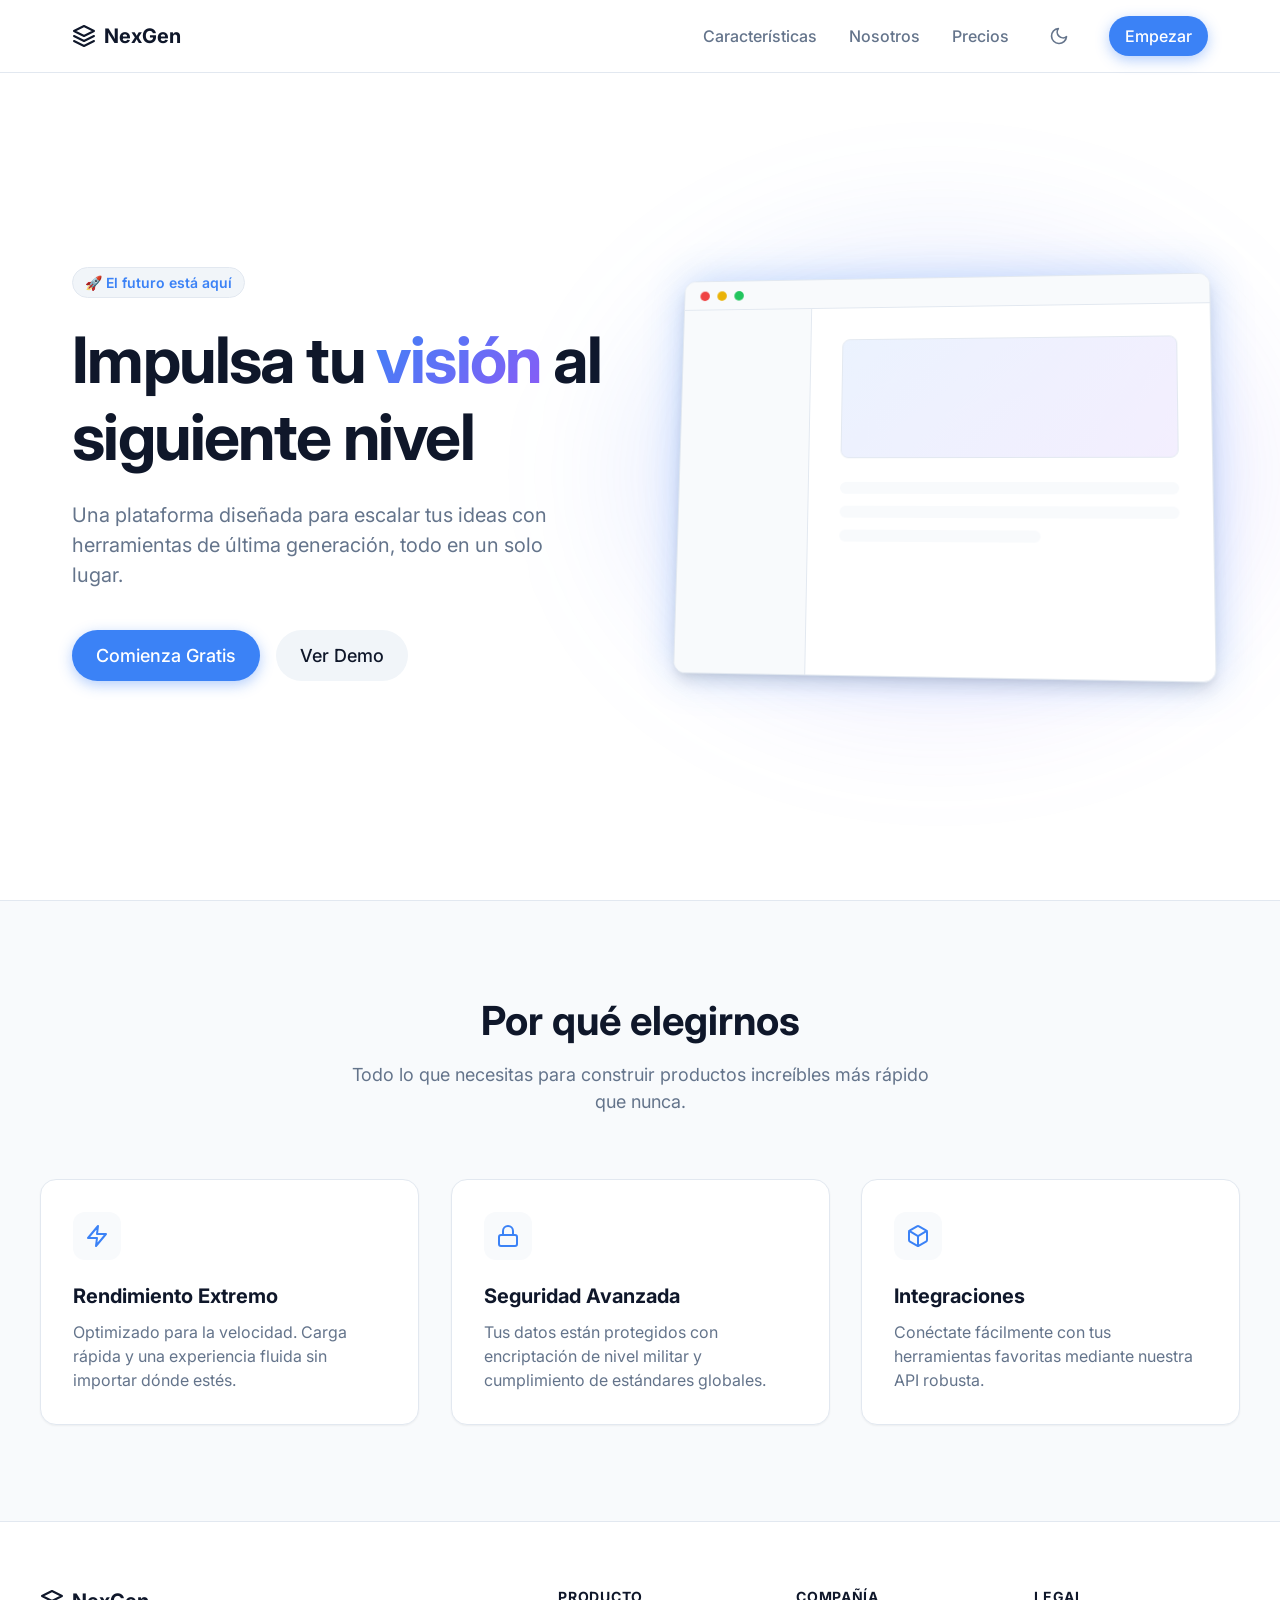
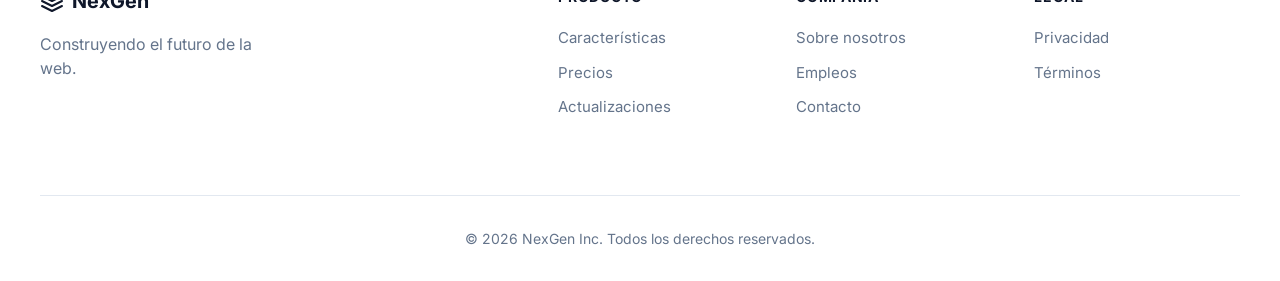
==== index.html @ ed9aa568 "Commit inicial: Landing page base" ====
<!DOCTYPE html>
<html lang="es" data-theme="light">
<head>
    <meta charset="UTF-8">
    <meta name="viewport" content="width=device-width, initial-scale=1.0">
    <meta name="description" content="Una landing page moderna y dinámica con soporte para Light y Dark mode.">
    <title>NexGen - Innovación sin límites</title>
    
    <!-- Google Fonts -->
    <link rel="preconnect" href="https://fonts.googleapis.com">
    <link rel="preconnect" href="https://fonts.gstatic.com" crossorigin>
    <link href="https://fonts.googleapis.com/css2?family=Inter:wght@300;400;500;600;700;800&display=swap" rel="stylesheet">
    
    <!-- CSS -->
    <link rel="stylesheet" href="styles.css">
    
    <!-- Favicon (Data URI para prevenir 404) -->
    <link rel="icon" href="data:image/svg+xml,<svg xmlns='http://www.w3.org/2000/svg' viewBox='0 0 24 24' fill='none' stroke='%233b82f6' stroke-width='2' stroke-linecap='round' stroke-linejoin='round'><path d='M12 2L2 7l10 5 10-5-10-5zM2 17l10 5 10-5M2 12l10 5 10-5'/></svg>">
</head>
<body>
    <!-- Navbar -->
    <nav class="navbar">
        <div class="nav-container">
            <a href="#" class="logo">
                <svg width="24" height="24" viewBox="0 0 24 24" fill="none" stroke="currentColor" stroke-width="2" stroke-linecap="round" stroke-linejoin="round"><path d="M12 2L2 7l10 5 10-5-10-5zM2 17l10 5 10-5M2 12l10 5 10-5"/></svg>
                NexGen
            </a>
            <div class="nav-links">
                <a href="#features">Características</a>
                <a href="#about">Nosotros</a>
                <a href="#pricing">Precios</a>
                <button id="theme-toggle" class="theme-toggle" aria-label="Cambiar tema">
                    <!-- Sun Icon -->
                    <svg class="sun-icon" xmlns="http://www.w3.org/2000/svg" width="20" height="20" viewBox="0 0 24 24" fill="none" stroke="currentColor" stroke-width="2" stroke-linecap="round" stroke-linejoin="round"><circle cx="12" cy="12" r="5"></circle><line x1="12" y1="1" x2="12" y2="3"></line><line x1="12" y1="21" x2="12" y2="23"></line><line x1="4.22" y1="4.22" x2="5.64" y2="5.64"></line><line x1="18.36" y1="18.36" x2="19.78" y2="19.78"></line><line x1="1" y1="12" x2="3" y2="12"></line><line x1="21" y1="12" x2="23" y2="12"></line><line x1="4.22" y1="19.78" x2="5.64" y2="18.36"></line><line x1="18.36" y1="5.64" x2="19.78" y2="4.22"></line></svg>
                    <!-- Moon Icon -->
                    <svg class="moon-icon" xmlns="http://www.w3.org/2000/svg" width="20" height="20" viewBox="0 0 24 24" fill="none" stroke="currentColor" stroke-width="2" stroke-linecap="round" stroke-linejoin="round"><path d="M21 12.79A9 9 0 1 1 11.21 3 7 7 0 0 0 21 12.79z"></path></svg>
                </button>
                <a href="#cta" class="btn btn-primary nav-btn">Empezar</a>
            </div>
        </div>
    </nav>

    <!-- Hero Section -->
    <header class="hero">
        <div class="hero-content fade-in">
            <div class="badge">🚀 El futuro está aquí</div>
            <h1 class="hero-title">Impulsa tu <span class="gradient-text">visión</span> al siguiente nivel</h1>
            <p class="hero-subtitle">Una plataforma diseñada para escalar tus ideas con herramientas de última generación, todo en un solo lugar.</p>
            <div class="hero-buttons">
                <a href="#cta" class="btn btn-primary btn-lg">Comienza Gratis</a>
                <a href="#demo" class="btn btn-secondary btn-lg">Ver Demo</a>
            </div>
        </div>
        <div class="hero-image-wrapper fade-in delay-200">
            <div class="glow-effect"></div>
            <!-- Un mockup genérico usando un div estilizado -->
            <div class="hero-mockup">
                <div class="mockup-header">
                    <span class="dot red"></span>
                    <span class="dot yellow"></span>
                    <span class="dot green"></span>
                </div>
                <div class="mockup-body">
                    <div class="mockup-sidebar"></div>
                    <div class="mockup-content">
                        <div class="mockup-chart"></div>
                        <div class="mockup-lines">
                            <div class="line"></div>
                            <div class="line"></div>
                            <div class="line short"></div>
                        </div>
                    </div>
                </div>
            </div>
        </div>
    </header>

    <!-- Features Section -->
    <section id="features" class="features">
        <div class="section-header fade-in">
            <h2>Por qué elegirnos</h2>
            <p>Todo lo que necesitas para construir productos increíbles más rápido que nunca.</p>
        </div>
        <div class="features-grid">
            <div class="feature-card fade-in delay-100">
                <div class="icon-wrapper">
                    <svg width="24" height="24" viewBox="0 0 24 24" fill="none" stroke="currentColor" stroke-width="2" stroke-linecap="round" stroke-linejoin="round"><polygon points="13 2 3 14 12 14 11 22 21 10 12 10 13 2"></polygon></svg>
                </div>
                <h3>Rendimiento Extremo</h3>
                <p>Optimizado para la velocidad. Carga rápida y una experiencia fluida sin importar dónde estés.</p>
            </div>
            <div class="feature-card fade-in delay-200">
                <div class="icon-wrapper">
                    <svg width="24" height="24" viewBox="0 0 24 24" fill="none" stroke="currentColor" stroke-width="2" stroke-linecap="round" stroke-linejoin="round"><rect x="3" y="11" width="18" height="11" rx="2" ry="2"></rect><path d="M7 11V7a5 5 0 0 1 10 0v4"></path></svg>
                </div>
                <h3>Seguridad Avanzada</h3>
                <p>Tus datos están protegidos con encriptación de nivel militar y cumplimiento de estándares globales.</p>
            </div>
            <div class="feature-card fade-in delay-300">
                <div class="icon-wrapper">
                    <svg width="24" height="24" viewBox="0 0 24 24" fill="none" stroke="currentColor" stroke-width="2" stroke-linecap="round" stroke-linejoin="round"><path d="M21 16V8a2 2 0 0 0-1-1.73l-7-4a2 2 0 0 0-2 0l-7 4A2 2 0 0 0 3 8v8a2 2 0 0 0 1 1.73l7 4a2 2 0 0 0 2 0l7-4A2 2 0 0 0 21 16z"></path><polyline points="3.27 6.96 12 12.01 20.73 6.96"></polyline><line x1="12" y1="22.08" x2="12" y2="12"></line></svg>
                </div>
                <h3>Integraciones</h3>
                <p>Conéctate fácilmente con tus herramientas favoritas mediante nuestra API robusta.</p>
            </div>
        </div>
    </section>

    <!-- Footer -->
    <footer class="footer">
        <div class="footer-container fade-in">
            <div class="footer-brand">
                <a href="#" class="logo">
                    <svg width="24" height="24" viewBox="0 0 24 24" fill="none" stroke="currentColor" stroke-width="2" stroke-linecap="round" stroke-linejoin="round"><path d="M12 2L2 7l10 5 10-5-10-5zM2 17l10 5 10-5M2 12l10 5 10-5"/></svg>
                    NexGen
                </a>
                <p>Construyendo el futuro de la web.</p>
            </div>
            <div class="footer-links">
                <div class="link-group">
                    <h4>Producto</h4>
                    <a href="#">Características</a>
                    <a href="#">Precios</a>
                    <a href="#">Actualizaciones</a>
                </div>
                <div class="link-group">
                    <h4>Compañía</h4>
                    <a href="#">Sobre nosotros</a>
                    <a href="#">Empleos</a>
                    <a href="#">Contacto</a>
                </div>
                <div class="link-group">
                    <h4>Legal</h4>
                    <a href="#">Privacidad</a>
                    <a href="#">Términos</a>
                </div>
            </div>
        </div>
        <div class="footer-bottom">
            <p>&copy; 2026 NexGen Inc. Todos los derechos reservados.</p>
        </div>
    </footer>

    <!-- JS -->
    <script src="script.js"></script>
</body>
</html>
---- styles.css ----
/* Variables base */
:root {
  /* Light Theme Colors */
  --bg-color: #ffffff;
  --bg-secondary: #f8fafc;
  --text-primary: #0f172a;
  --text-secondary: #64748b;
  --border-color: #e2e8f0;
  
  /* Primary accents */
  --primary: #3b82f6;
  --primary-hover: #2563eb;
  --secondary: #f1f5f9;
  --secondary-hover: #e2e8f0;
  
  /* Gradients */
  --gradient-text: linear-gradient(135deg, #3b82f6, #8b5cf6);
  --gradient-bg: linear-gradient(135deg, rgba(59, 130, 246, 0.1), rgba(139, 92, 246, 0.1));
  
  /* UI Elements */
  --card-bg: #ffffff;
  --nav-bg: rgba(255, 255, 255, 0.8);
  --shadow-sm: 0 1px 2px 0 rgba(0, 0, 0, 0.05);
  --shadow-md: 0 4px 6px -1px rgba(0, 0, 0, 0.1), 0 2px 4px -1px rgba(0, 0, 0, 0.06);
  --shadow-lg: 0 10px 15px -3px rgba(0, 0, 0, 0.1), 0 4px 6px -2px rgba(0, 0, 0, 0.05);
  --shadow-glow: 0 0 40px rgba(59, 130, 246, 0.3);
}

/* Dark Theme overrides */
[data-theme="dark"] {
  --bg-color: #0f172a;
  --bg-secondary: #1e293b;
  --text-primary: #f8fafc;
  --text-secondary: #94a3b8;
  --border-color: #334155;
  
  --primary: #60a5fa;
  --primary-hover: #3b82f6;
  --secondary: #1e293b;
  --secondary-hover: #334155;
  
  --gradient-bg: linear-gradient(135deg, rgba(96, 165, 250, 0.1), rgba(167, 139, 250, 0.1));
  
  --card-bg: #1e293b;
  --nav-bg: rgba(15, 23, 42, 0.8);
  --shadow-sm: 0 1px 2px 0 rgba(0, 0, 0, 0.5);
  --shadow-md: 0 4px 6px -1px rgba(0, 0, 0, 0.4), 0 2px 4px -1px rgba(0, 0, 0, 0.3);
  --shadow-lg: 0 10px 15px -3px rgba(0, 0, 0, 0.5), 0 4px 6px -2px rgba(0, 0, 0, 0.3);
  --shadow-glow: 0 0 40px rgba(96, 165, 250, 0.2);
}

/* Reset & Global */
* {
  margin: 0;
  padding: 0;
  box-sizing: border-box;
}

body {
  font-family: 'Inter', sans-serif;
  background-color: var(--bg-color);
  color: var(--text-primary);
  line-height: 1.5;
  transition: background-color 0.3s ease, color 0.3s ease;
  overflow-x: hidden;
}

a {
  text-decoration: none;
  color: inherit;
  transition: color 0.2s;
}

/* Typography */
h1, h2, h3 {
  font-weight: 700;
  line-height: 1.2;
}

.gradient-text {
  background: var(--gradient-text);
  -webkit-background-clip: text;
  -webkit-text-fill-color: transparent;
  background-clip: text;
  color: transparent;
}

/* Navbar */
.navbar {
  position: fixed;
  top: 0;
  width: 100%;
  padding: 1rem 0;
  background-color: var(--nav-bg);
  backdrop-filter: blur(12px);
  -webkit-backdrop-filter: blur(12px);
  border-bottom: 1px solid var(--border-color);
  z-index: 100;
  transition: background-color 0.3s, border-color 0.3s;
}

.nav-container {
  max-width: 1200px;
  margin: 0 auto;
  padding: 0 2rem;
  display: flex;
  justify-content: space-between;
  align-items: center;
}

.logo {
  display: flex;
  align-items: center;
  gap: 0.5rem;
  font-size: 1.25rem;
  font-weight: 700;
  color: var(--text-primary);
}

.nav-links {
  display: flex;
  align-items: center;
  gap: 2rem;
}

.nav-links a:not(.btn) {
  color: var(--text-secondary);
  font-weight: 500;
}

.nav-links a:not(.btn):hover {
  color: var(--text-primary);
}

/* Theme Toggle */
.theme-toggle {
  background: none;
  border: none;
  cursor: pointer;
  color: var(--text-secondary);
  display: flex;
  align-items: center;
  justify-content: center;
  padding: 0.5rem;
  border-radius: 50%;
  transition: background-color 0.2s, color 0.2s;
}

.theme-toggle:hover {
  background-color: var(--secondary);
  color: var(--text-primary);
}

[data-theme="dark"] .moon-icon { display: none; }
[data-theme="light"] .sun-icon { display: none; }

/* Buttons */
.btn {
  display: inline-flex;
  align-items: center;
  justify-content: center;
  padding: 0.5rem 1rem;
  border-radius: 9999px;
  font-weight: 500;
  transition: all 0.2s ease;
  cursor: pointer;
}

.btn-lg {
  padding: 0.75rem 1.5rem;
  font-size: 1.125rem;
}

.btn-primary {
  background-color: var(--primary);
  color: #ffffff !important;
  box-shadow: 0 4px 14px 0 rgba(59, 130, 246, 0.39);
}

.btn-primary:hover {
  background-color: var(--primary-hover);
  transform: translateY(-1px);
  box-shadow: 0 6px 20px rgba(59, 130, 246, 0.4);
}

[data-theme="dark"] .btn-primary {
  color: #0f172a !important;
}

.btn-secondary {
  background-color: var(--secondary);
  color: var(--text-primary);
}

.btn-secondary:hover {
  background-color: var(--secondary-hover);
}

/* Hero Section */
.hero {
  padding: 8rem 2rem 5rem;
  max-width: 1200px;
  margin: 0 auto;
  display: grid;
  grid-template-columns: 1fr 1fr;
  gap: 4rem;
  align-items: center;
  min-height: 100vh;
}

.hero-content {
  display: flex;
  flex-direction: column;
  align-items: flex-start;
  gap: 1.5rem;
}

.badge {
  padding: 0.25rem 0.75rem;
  border-radius: 9999px;
  background-color: var(--secondary);
  color: var(--primary);
  font-size: 0.875rem;
  font-weight: 600;
  border: 1px solid var(--border-color);
}

.hero-title {
  font-size: 4rem;
  letter-spacing: -0.025em;
}

.hero-subtitle {
  font-size: 1.25rem;
  color: var(--text-secondary);
  max-width: 480px;
}

.hero-buttons {
  display: flex;
  gap: 1rem;
  margin-top: 1rem;
}

/* Hero Mockup */
.hero-image-wrapper {
  position: relative;
  width: 100%;
}

.glow-effect {
  position: absolute;
  top: 50%;
  left: 50%;
  transform: translate(-50%, -50%);
  width: 120%;
  height: 120%;
  background: var(--gradient-bg);
  filter: blur(60px);
  z-index: -1;
  border-radius: 50%;
}

.hero-mockup {
  background-color: var(--card-bg);
  border: 1px solid var(--border-color);
  border-radius: 12px;
  overflow: hidden;
  box-shadow: var(--shadow-lg), var(--shadow-glow);
  aspect-ratio: 4/3;
  display: flex;
  flex-direction: column;
  transform: perspective(1000px) rotateY(-5deg) rotateX(5deg);
  transition: transform 0.5s ease;
}

.hero-mockup:hover {
  transform: perspective(1000px) rotateY(0) rotateX(0);
}

.mockup-header {
  height: 30px;
  background-color: var(--bg-secondary);
  border-bottom: 1px solid var(--border-color);
  display: flex;
  align-items: center;
  padding: 0 1rem;
  gap: 0.5rem;
}

.dot {
  width: 10px;
  height: 10px;
  border-radius: 50%;
}
.dot.red { background-color: #ef4444; }
.dot.yellow { background-color: #eab308; }
.dot.green { background-color: #22c55e; }

.mockup-body {
  display: flex;
  flex: 1;
}

.mockup-sidebar {
  width: 25%;
  background-color: var(--bg-secondary);
  border-right: 1px solid var(--border-color);
}

.mockup-content {
  flex: 1;
  padding: 2rem;
  display: flex;
  flex-direction: column;
  gap: 1.5rem;
}

.mockup-chart {
  height: 40%;
  background: var(--gradient-bg);
  border-radius: 8px;
  border: 1px solid var(--border-color);
}

.mockup-lines {
  display: flex;
  flex-direction: column;
  gap: 0.75rem;
}

.line {
  height: 12px;
  background-color: var(--bg-secondary);
  border-radius: 6px;
  width: 100%;
}

.line.short {
  width: 60%;
}

/* Features */
.features {
  padding: 6rem 2rem;
  background-color: var(--bg-secondary);
  border-top: 1px solid var(--border-color);
}

.section-header {
  text-align: center;
  max-width: 600px;
  margin: 0 auto 4rem;
}

.section-header h2 {
  font-size: 2.5rem;
  margin-bottom: 1rem;
}

.section-header p {
  color: var(--text-secondary);
  font-size: 1.125rem;
}

.features-grid {
  max-width: 1200px;
  margin: 0 auto;
  display: grid;
  grid-template-columns: repeat(auto-fit, minmax(300px, 1fr));
  gap: 2rem;
}

.feature-card {
  background-color: var(--card-bg);
  padding: 2rem;
  border-radius: 16px;
  border: 1px solid var(--border-color);
  box-shadow: var(--shadow-sm);
  transition: transform 0.3s ease, box-shadow 0.3s ease;
}

.feature-card:hover {
  transform: translateY(-5px);
  box-shadow: var(--shadow-md);
}

.icon-wrapper {
  width: 48px;
  height: 48px;
  background-color: var(--bg-secondary);
  color: var(--primary);
  border-radius: 12px;
  display: flex;
  align-items: center;
  justify-content: center;
  margin-bottom: 1.5rem;
}

.feature-card h3 {
  font-size: 1.25rem;
  margin-bottom: 0.75rem;
}

.feature-card p {
  color: var(--text-secondary);
}

/* Footer */
.footer {
  background-color: var(--bg-color);
  border-top: 1px solid var(--border-color);
  padding: 4rem 2rem 2rem;
}

.footer-container {
  max-width: 1200px;
  margin: 0 auto;
  display: grid;
  grid-template-columns: 2fr 3fr;
  gap: 4rem;
  margin-bottom: 4rem;
}

.footer-brand p {
  margin-top: 1rem;
  color: var(--text-secondary);
  max-width: 250px;
}

.footer-links {
  display: grid;
  grid-template-columns: repeat(3, 1fr);
  gap: 2rem;
}

.link-group h4 {
  font-size: 0.875rem;
  text-transform: uppercase;
  letter-spacing: 0.05em;
  color: var(--text-primary);
  margin-bottom: 1.25rem;
}

.link-group a {
  display: block;
  color: var(--text-secondary);
  margin-bottom: 0.75rem;
  font-size: 0.9375rem;
}

.link-group a:hover {
  color: var(--primary);
}

.footer-bottom {
  max-width: 1200px;
  margin: 0 auto;
  padding-top: 2rem;
  border-top: 1px solid var(--border-color);
  text-align: center;
  color: var(--text-secondary);
  font-size: 0.875rem;
}

/* Responsive Design */
@media (max-width: 992px) {
  .hero {
    grid-template-columns: 1fr;
    text-align: center;
    padding-top: 8rem;
  }
  
  .hero-content {
    align-items: center;
  }
  
  .hero-subtitle {
    margin: 0 auto;
  }
  
  .hero-image-wrapper {
    max-width: 600px;
    margin: 0 auto;
  }
  
  .footer-container {
    grid-template-columns: 1fr;
  }
}

@media (max-width: 768px) {
  .nav-links a:not(.btn):not(.theme-toggle) {
    display: none;
  }
  
  .hero-title {
    font-size: 3rem;
  }
  
  .footer-links {
    grid-template-columns: 1fr 1fr;
  }
}

@media (max-width: 480px) {
  .hero-title {
    font-size: 2.5rem;
  }
  
  .hero-buttons {
    flex-direction: column;
    width: 100%;
  }
  
  .btn-lg {
    width: 100%;
  }
  
  .footer-links {
    grid-template-columns: 1fr;
  }
}

/* Animaciones de Scroll */
.fade-in {
  opacity: 0;
  transform: translateY(30px);
  transition: opacity 0.8s ease-out, transform 0.8s ease-out;
  will-change: opacity, transform;
}

.fade-in.visible {
  opacity: 1;
  transform: translateY(0);
}

/* Delays para elementos en secuencia */
.delay-100 { transition-delay: 100ms; }
.delay-200 { transition-delay: 200ms; }
.delay-300 { transition-delay: 300ms; }
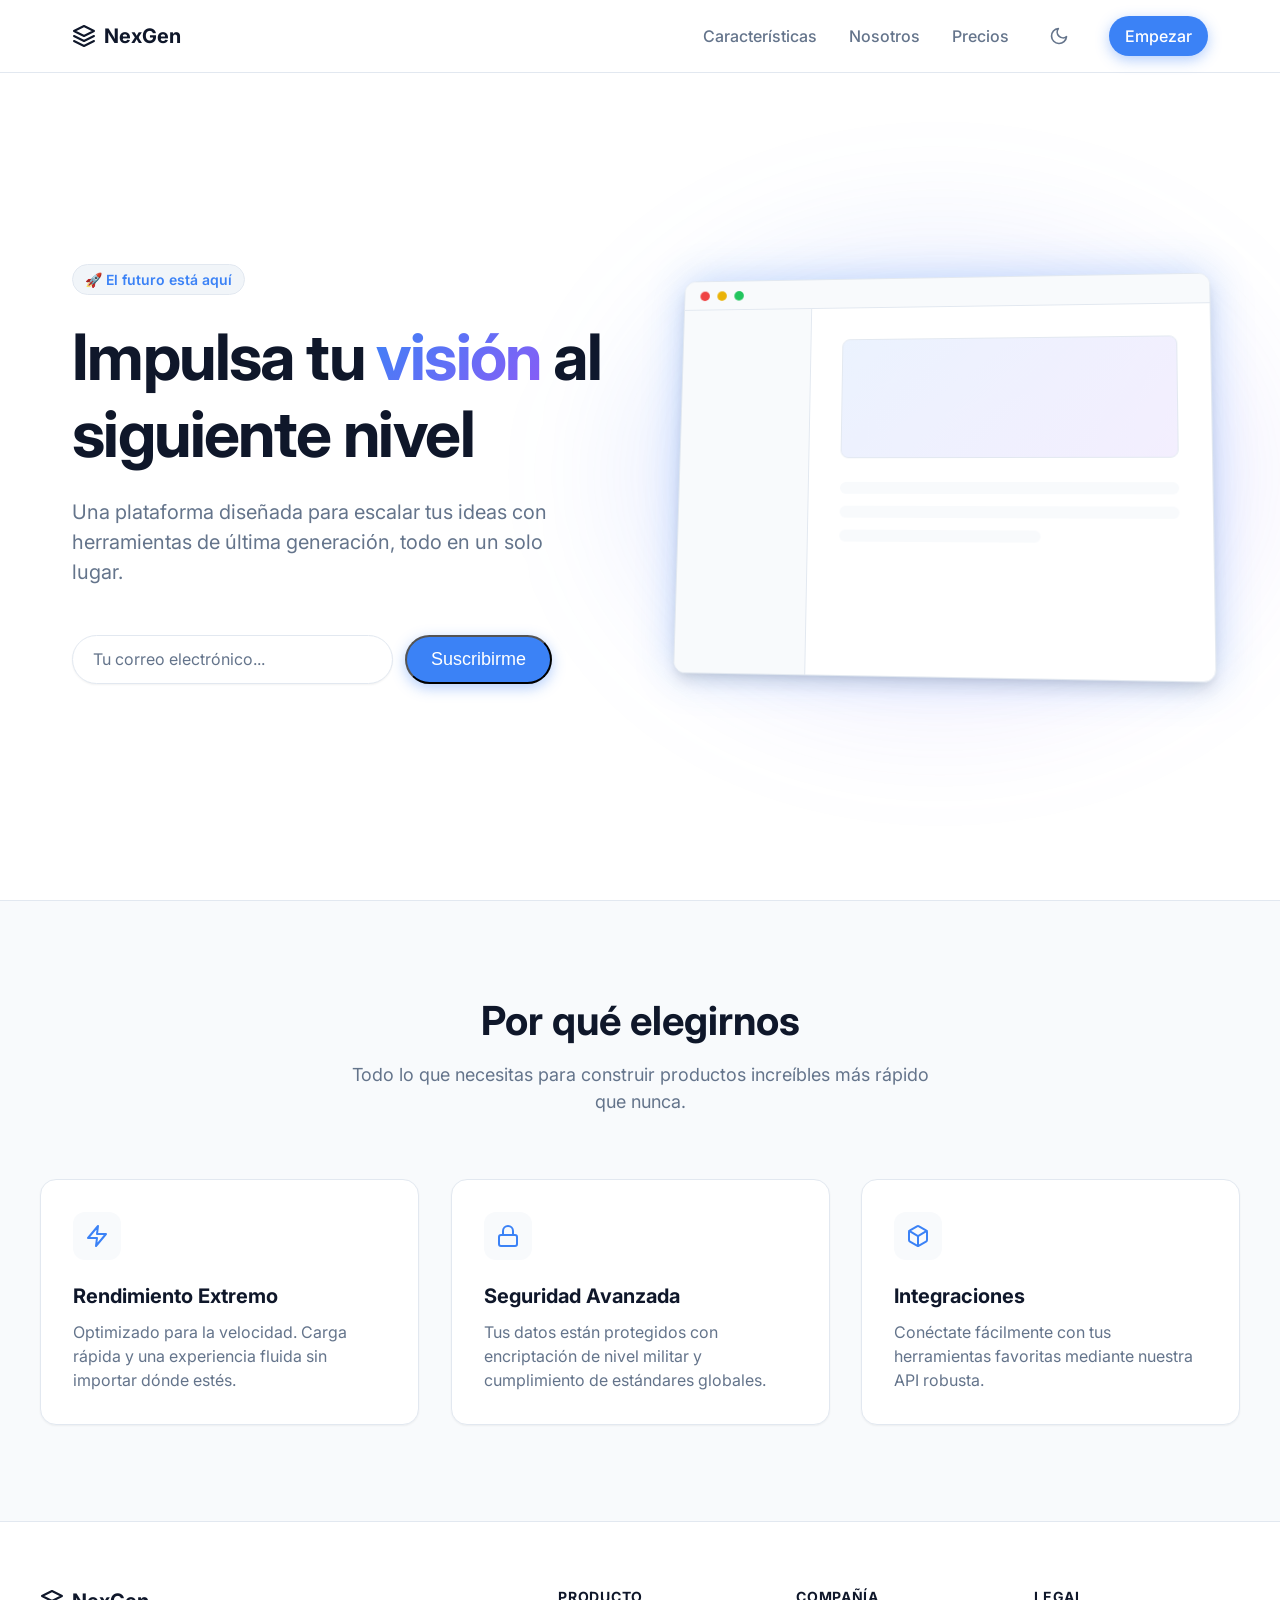
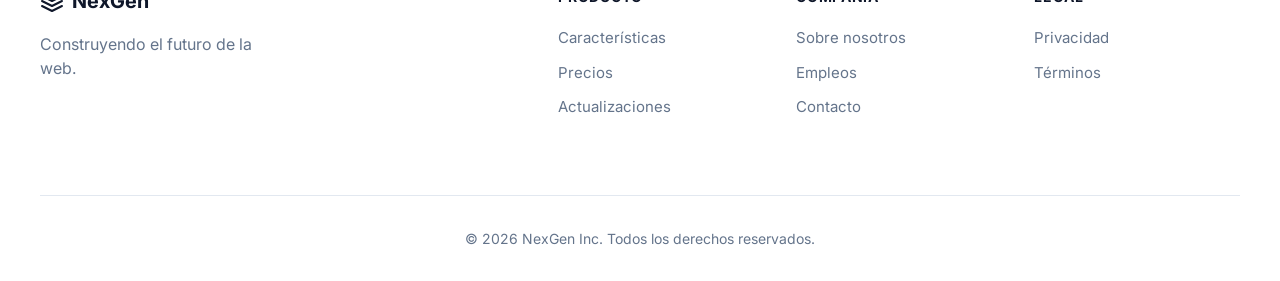
==== commit b31bb895: "Initial commit: Landing page base with Netlify forms" ====
--- a/index.html
+++ b/index.html
@@ -46,10 +46,15 @@
             <div class="badge">🚀 El futuro está aquí</div>
             <h1 class="hero-title">Impulsa tu <span class="gradient-text">visión</span> al siguiente nivel</h1>
             <p class="hero-subtitle">Una plataforma diseñada para escalar tus ideas con herramientas de última generación, todo en un solo lugar.</p>
-            <div class="hero-buttons">
-                <a href="#cta" class="btn btn-primary btn-lg">Comienza Gratis</a>
-                <a href="#demo" class="btn btn-secondary btn-lg">Ver Demo</a>
-            </div>
+            <form class="hero-form" name="waitlist" method="POST" data-netlify="true" netlify-honeypot="bot-field">
+                <!-- Campo oculto antispam (Honeypot) -->
+                <p class="hidden" style="display: none;">
+                    <label>No llenes esto si eres humano: <input name="bot-field" /></label>
+                </p>
+                <!-- Campo de email -->
+                <input type="email" name="email" placeholder="Tu correo electrónico..." required aria-label="Correo electrónico">
+                <button type="submit" class="btn btn-primary btn-lg">Suscribirme</button>
+            </form>
         </div>
         <div class="hero-image-wrapper fade-in delay-200">
             <div class="glow-effect"></div>
--- a/styles.css
+++ b/styles.css
@@ -236,10 +236,35 @@
   max-width: 480px;
 }
 
-.hero-buttons {
-  display: flex;
-  gap: 1rem;
-  margin-top: 1rem;
+.hero-form {
+  display: flex;
+  gap: 0.75rem;
+  margin-top: 1.5rem;
+  width: 100%;
+  max-width: 480px;
+}
+
+.hero-form input {
+  flex: 1;
+  padding: 0.75rem 1.25rem;
+  border-radius: 9999px;
+  border: 1px solid var(--border-color);
+  background-color: var(--card-bg);
+  color: var(--text-primary);
+  font-size: 1rem;
+  font-family: inherit;
+  outline: none;
+  transition: all 0.3s ease;
+  box-shadow: var(--shadow-sm);
+}
+
+.hero-form input:focus {
+  border-color: var(--primary);
+  box-shadow: 0 0 0 4px rgba(59, 130, 246, 0.15);
+}
+
+.hero-form input::placeholder {
+  color: var(--text-secondary);
 }
 
 /* Hero Mockup */
@@ -508,8 +533,12 @@
     font-size: 2.5rem;
   }
   
-  .hero-buttons {
+  .hero-form {
     flex-direction: column;
+    width: 100%;
+  }
+  
+  .hero-form input {
     width: 100%;
   }
   
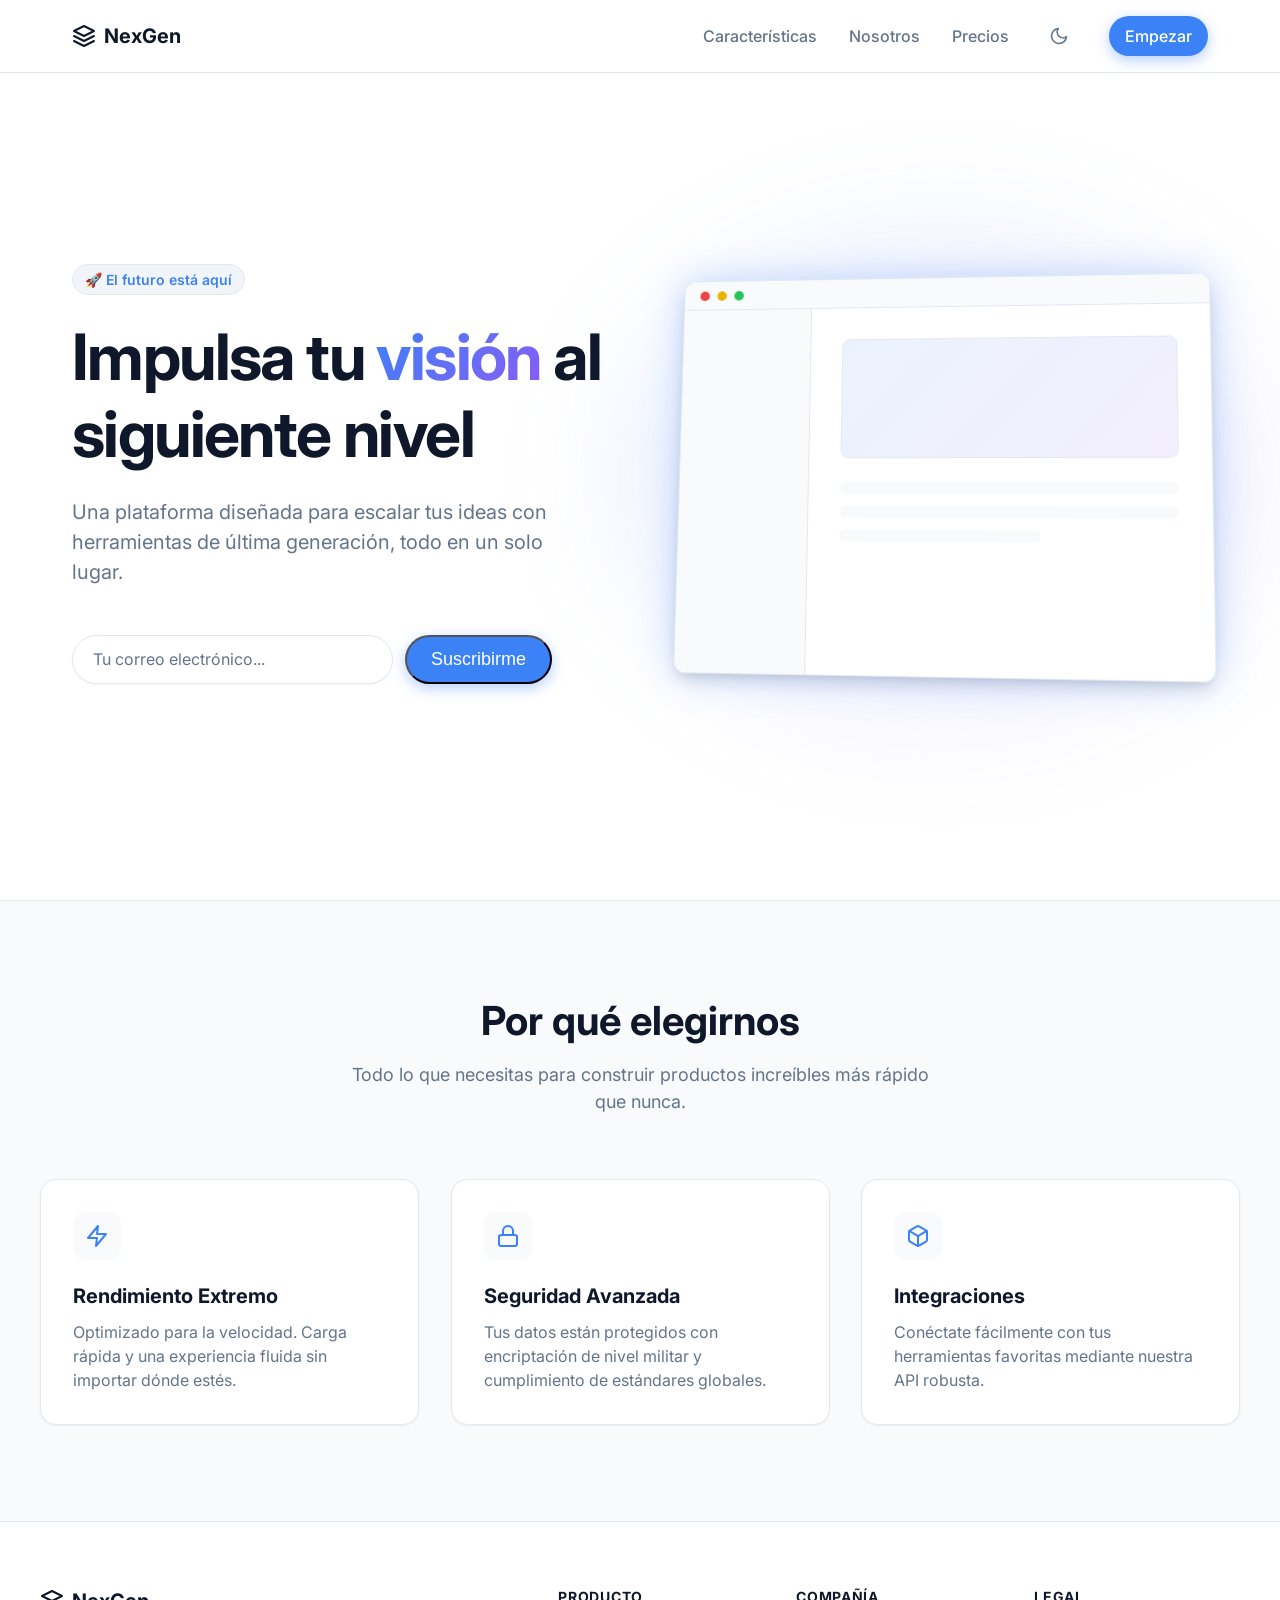
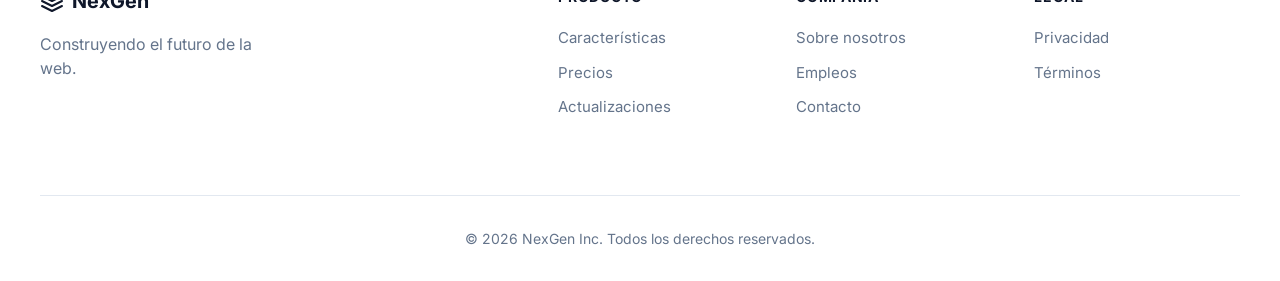
==== commit d9cb63c1: "fix: force netlify form detection" ====
--- a/index.html
+++ b/index.html
@@ -46,8 +46,9 @@
             <div class="badge">🚀 El futuro está aquí</div>
             <h1 class="hero-title">Impulsa tu <span class="gradient-text">visión</span> al siguiente nivel</h1>
             <p class="hero-subtitle">Una plataforma diseñada para escalar tus ideas con herramientas de última generación, todo en un solo lugar.</p>
-            <form class="hero-form" name="waitlist" method="POST" data-netlify="true" netlify-honeypot="bot-field">
-                <!-- Campo oculto antispam (Honeypot) -->
+            <form class="hero-form" name="waitlist" method="POST" action="/" data-netlify="true" netlify-honeypot="bot-field">
+                <!-- Campos ocultos requeridos por Netlify -->
+                <input type="hidden" name="form-name" value="waitlist" />
                 <p class="hidden" style="display: none;">
                     <label>No llenes esto si eres humano: <input name="bot-field" /></label>
                 </p>
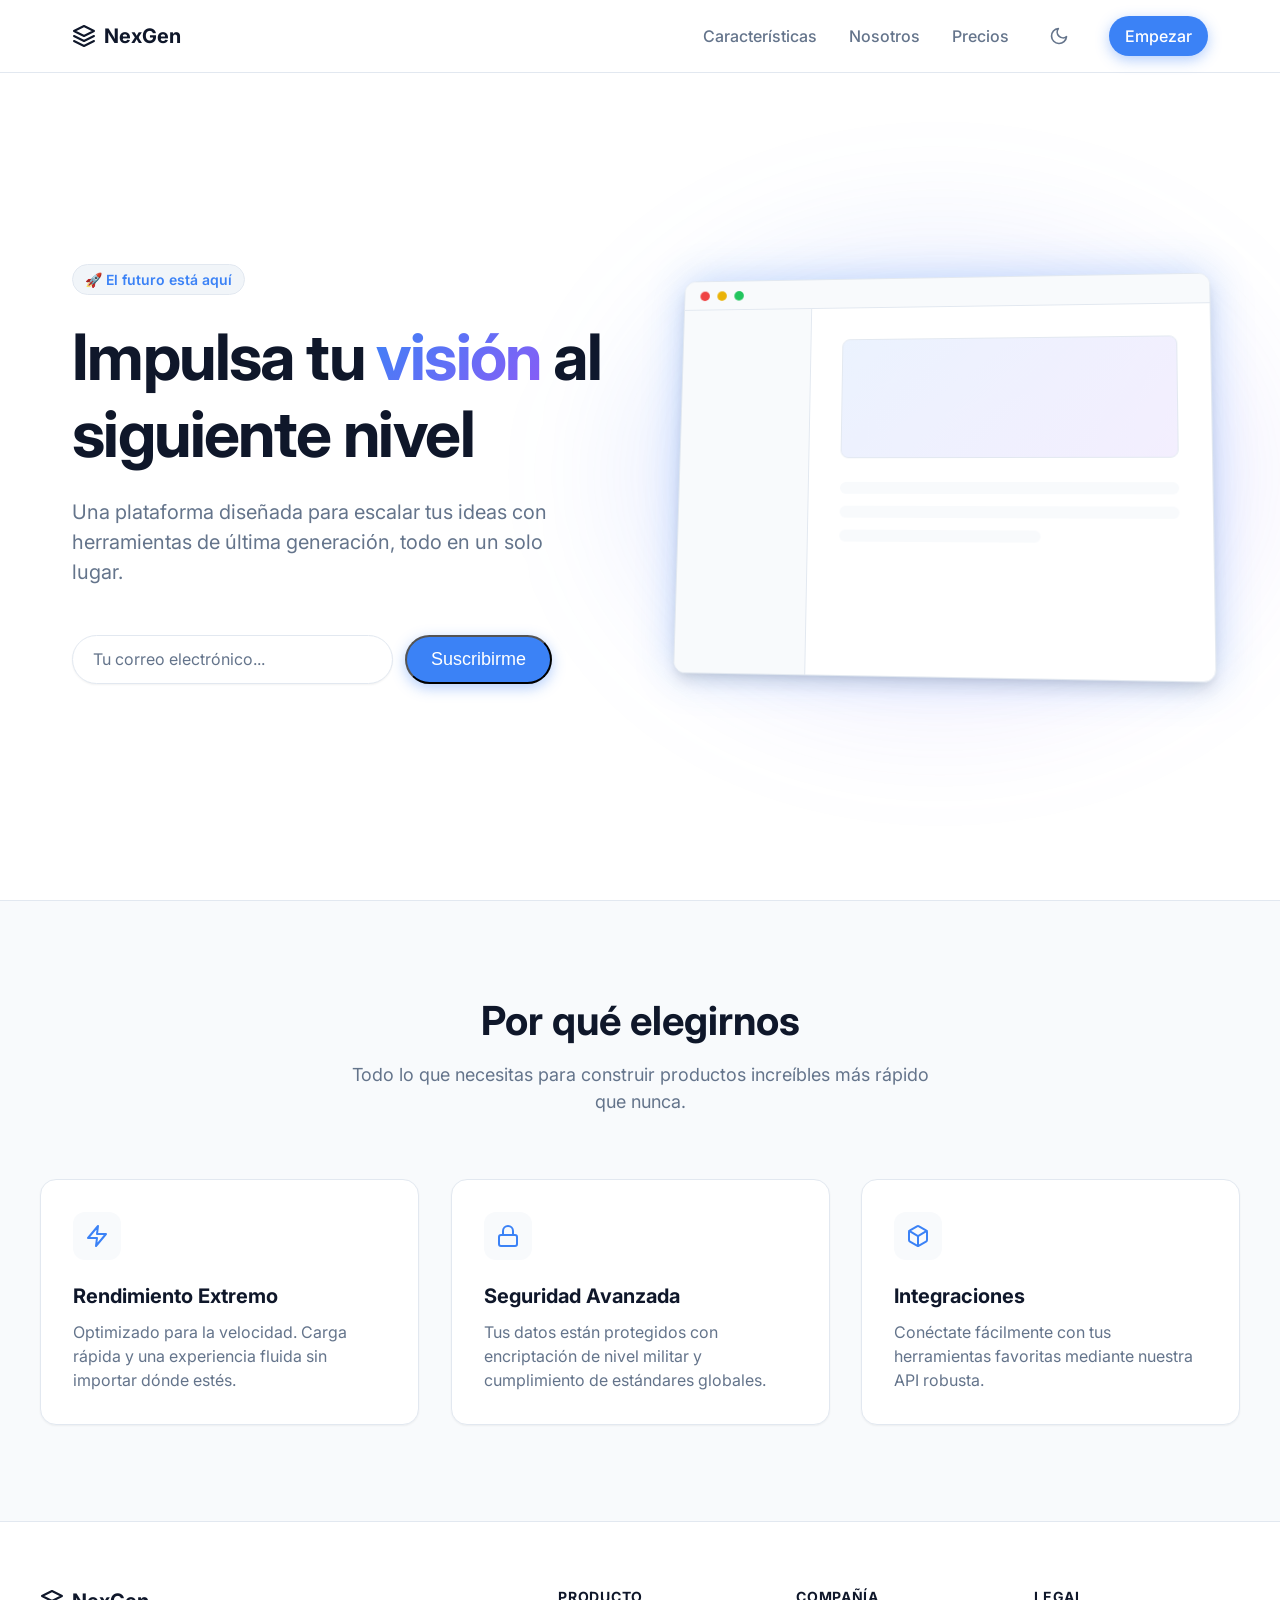
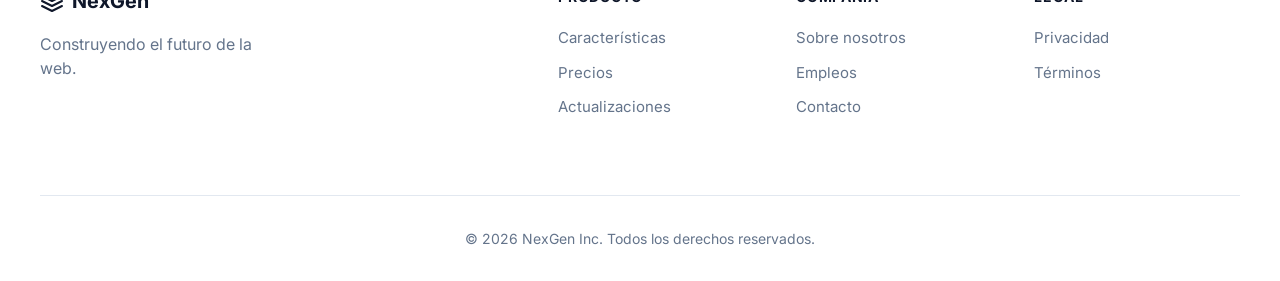
==== commit 2079c5bc: "fix: rename form to newsletter, use netlify attribute, add success page" ====
--- a/index.html
+++ b/index.html
@@ -46,13 +46,10 @@
             <div class="badge">🚀 El futuro está aquí</div>
             <h1 class="hero-title">Impulsa tu <span class="gradient-text">visión</span> al siguiente nivel</h1>
             <p class="hero-subtitle">Una plataforma diseñada para escalar tus ideas con herramientas de última generación, todo en un solo lugar.</p>
-            <form class="hero-form" name="waitlist" method="POST" action="/" data-netlify="true" netlify-honeypot="bot-field">
-                <!-- Campos ocultos requeridos por Netlify -->
-                <input type="hidden" name="form-name" value="waitlist" />
+            <form class="hero-form" name="newsletter" method="POST" action="/success.html" netlify netlify-honeypot="bot-field">
                 <p class="hidden" style="display: none;">
                     <label>No llenes esto si eres humano: <input name="bot-field" /></label>
                 </p>
-                <!-- Campo de email -->
                 <input type="email" name="email" placeholder="Tu correo electrónico..." required aria-label="Correo electrónico">
                 <button type="submit" class="btn btn-primary btn-lg">Suscribirme</button>
             </form>
